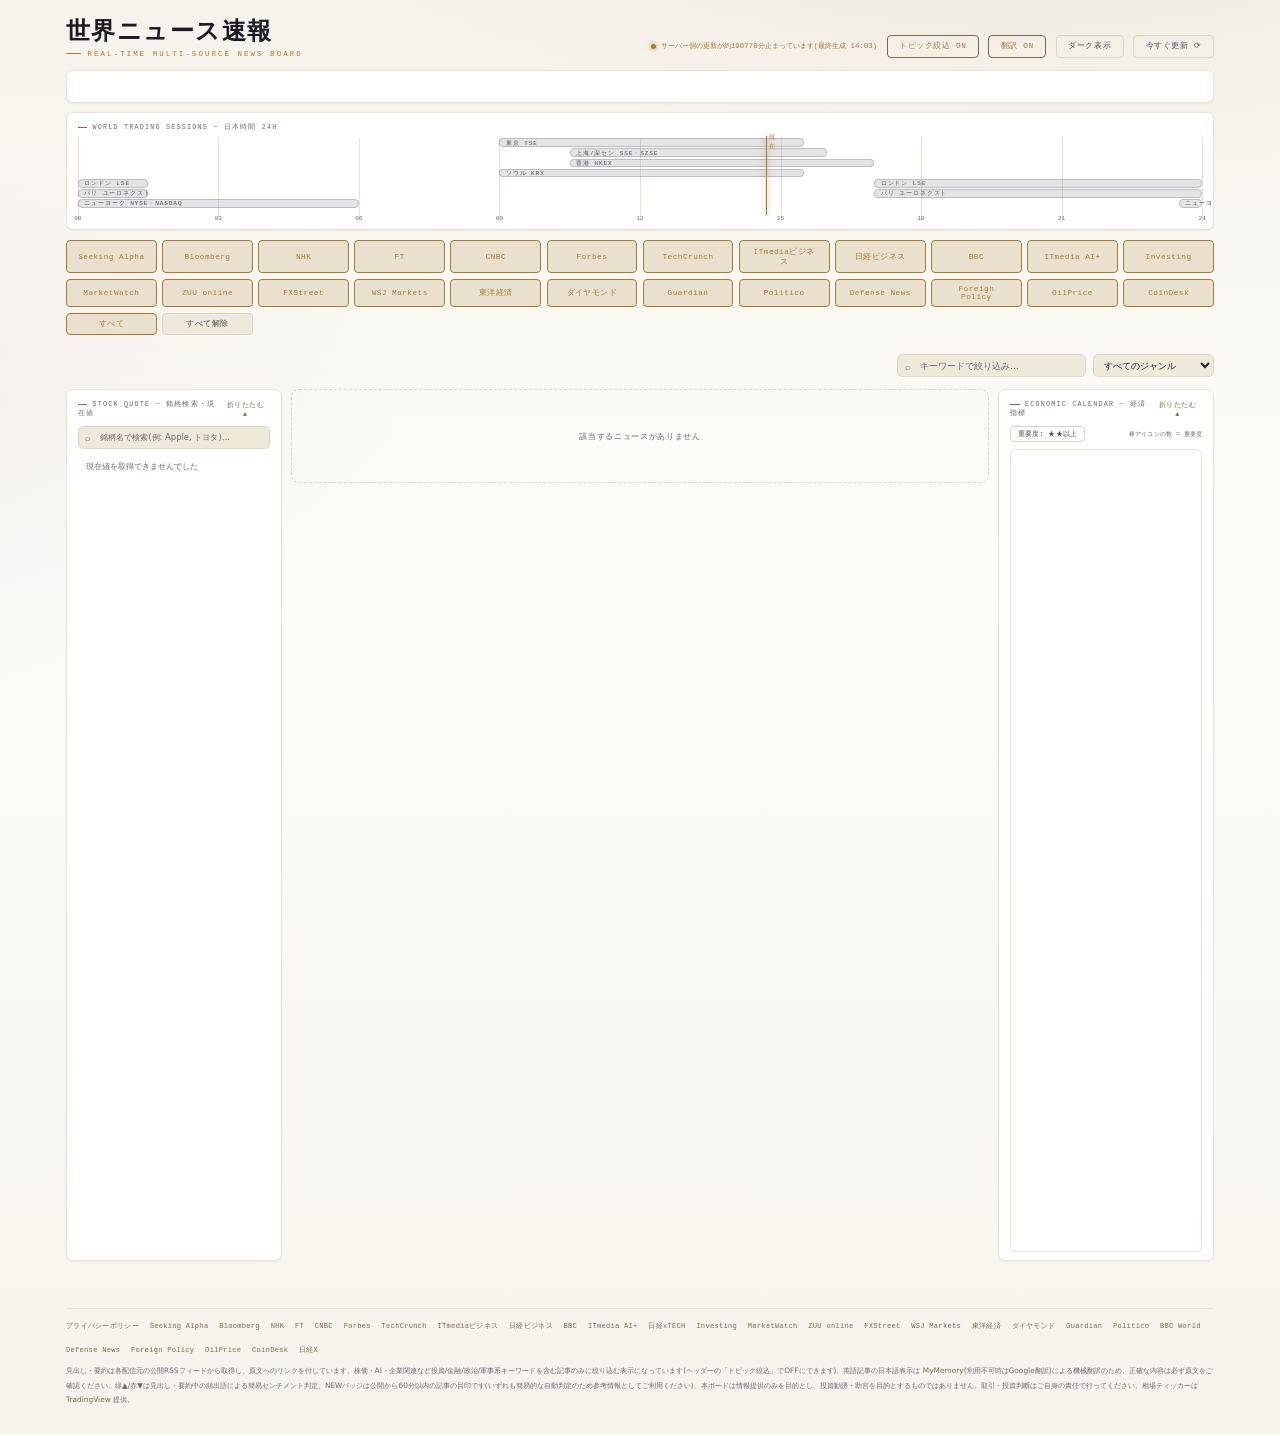
==== index.html @ be50c9fc "Initial commit" ====
<!DOCTYPE html>
<html lang="ja">
<head>
<meta charset="UTF-8">
<meta name="viewport" content="width=device-width, initial-scale=1.0">
<title>世界ニュース速報 — リアルタイム経済ニュースボード</title>
<meta http-equiv="Content-Security-Policy" content="default-src 'none'; script-src 'self' https://s3.tradingview.com 'sha256-yr95MwySUb4ICjHf0STNoRvzfArzm+2xaO2D0ozR1p0='; style-src 'self' https://fonts.googleapis.com 'unsafe-inline'; font-src https://fonts.gstatic.com; img-src 'self'; connect-src 'self' https://api.mymemory.translated.net https://translate.googleapis.com https://*.workers.dev; frame-src https://*.tradingview.com https://*.tradingview-widget.com; manifest-src 'self'; base-uri 'self'; form-action 'self'; object-src 'none'; upgrade-insecure-requests;">
<meta http-equiv="Referrer-Policy" content="strict-origin-when-cross-origin">
<meta name="robots" content="index, follow">
<meta name="description" content="NHK・Financial Times・Bloomberg・ITmediaなど約34の投資/金融専門ソースを集約表示するリアルタイム経済ニュースボード。株価・為替・AI・企業関連ニュースを自動翻訳・トピック絞込・簡易センチメント判定つきで表示します。">
<meta property="og:type" content="website">
<meta property="og:site_name" content="世界ニュース速報">
<meta property="og:locale" content="ja_JP">
<meta property="og:title" content="世界ニュース速報 — リアルタイム経済ニュースボード">
<meta property="og:description" content="約34の投資/金融専門ソースを集約表示するリアルタイム経済ニュースボード。">
<meta property="og:image" content="./icons/icon-512.png">
<meta property="og:image:type" content="image/png">
<meta property="og:image:width" content="512">
<meta property="og:image:height" content="512">
<meta property="og:image:alt" content="世界ニュース速報のアプリアイコン">
<meta name="twitter:card" content="summary">
<meta name="twitter:title" content="世界ニュース速報 — リアルタイム経済ニュースボード">
<meta name="twitter:description" content="約34の投資/金融専門ソースを集約表示するリアルタイム経済ニュースボード。">
<meta name="twitter:image" content="./icons/icon-512.png">
<script src="js/theme-init.js?v=2"></script>
<link rel="preconnect" href="https://fonts.googleapis.com">
<link rel="preconnect" href="https://fonts.gstatic.com" crossorigin>
<link href="https://fonts.googleapis.com/css2?family=Shippori+Mincho:wght@500;700&family=IBM+Plex+Sans+JP:wght@400;500;700&family=IBM+Plex+Mono:wght@400;500;600&display=swap" rel="stylesheet">
<link rel="stylesheet" href="css/style.css?v=54">
<link rel="manifest" href="manifest.webmanifest">
<link rel="icon" href="icons/icon-192.png" type="image/png">
<link rel="apple-touch-icon" href="icons/apple-touch-icon.png">
<meta name="theme-color" content="#0a0d18" id="themeColorMeta">
<script type="application/ld+json">{"@context":"https://schema.org","@type":"WebSite","name":"世界ニュース速報 — リアルタイム経済ニュースボード","alternateName":"世界ニュース速報","description":"NHK・Financial Times・Bloomberg・ITmediaなど約34の投資/金融専門ソースを集約表示するリアルタイム経済ニュースボード。株価・為替・AI・企業関連ニュースを自動翻訳・トピック絞込・簡易センチメント判定つきで表示します。","inLanguage":"ja","publisher":{"@type":"Organization","name":"世界ニュース速報"}}</script>
</head>
<body>

<a class="skip-link" href="#grid">ニュース一覧へスキップ</a>

<div id="scaleWrap">
<header>
  <div class="masthead">
    <h1>世界ニュース速報<span class="sub">REAL-TIME MULTI-SOURCE NEWS BOARD</span></h1>
    <div class="statusbar" id="statusbar">
      <span class="status-info">
        <span class="dot" aria-hidden="true"></span>
        <span id="statusText" role="status" aria-live="polite">読み込み中…</span>
      </span>
      <div class="status-actions">
        <button id="topicBtn" title="株価・AI・企業など金融/ビジネス関連キーワードを含む記事だけに絞り込みます" aria-pressed="true">トピック絞込 ON</button>
        <button id="trBtn" title="英語記事の見出し・要約を日本語へ自動翻訳します" aria-pressed="true">翻訳 ON</button>
        <button id="themeBtn" title="ダークモードとライトモードを切り替えます">ライト表示</button>
        <button id="refreshBtn">今すぐ更新 ⟳</button>
      </div>
    </div>
  </div>
  <div class="tape" id="tape" aria-label="相場ティッカー(為替・株価指数・商品の自動更新表示)"></div>

  <div class="sessions" aria-label="世界の取引セッション">
    <div class="cap"><h2>WORLD TRADING SESSIONS ─ 日本時間 24H</h2><span></span></div>
    <div class="sess-track" id="sessTrack"></div>
  </div>
</header>

<div class="controls">
  <div class="chips" id="chips" role="group" aria-label="配信元フィルター"></div>
  <div class="search-row">
    <div class="searchwrap"><input id="search" type="text" placeholder="キーワードで絞り込み…" aria-label="キーワードで絞り込み"></div>
    <select id="genreSelect" class="genre-select" aria-label="ジャンルで絞り込み" title="株価・戦争・半導体などジャンルで記事を絞り込みます"></select>
  </div>
</div>

<main>
  <aside class="watchlist" aria-label="株価現在値・銘柄検索">
    <div class="cap"><h2>STOCK QUOTE ─ 銘柄検索・現在値</h2><button id="wlBtn">折りたたむ ▲</button></div>
    <div class="wl-searchwrap">
      <input id="wlSearch" type="text" placeholder="銘柄名で検索(例: Apple, トヨタ)…" aria-label="銘柄名で検索" autocomplete="off" role="combobox" aria-expanded="false" aria-controls="wlResults">
      <div class="wl-results" id="wlResults" role="listbox" hidden></div>
    </div>
    <div class="wl-widget" id="wlWidget"></div>
    <div class="wl-pinned" id="wlPinned" aria-label="ピン留め銘柄"></div>
  </aside>
  <h2 class="sr-only">最新ニュース一覧</h2>
  <div class="grid" id="grid"><div class="loading">ニュースを取得しています…</div></div>
  <aside class="calendar" aria-label="経済指標カレンダー">
    <div class="cap"><h2>ECONOMIC CALENDAR ─ 経済指標</h2><button id="calBtn">折りたたむ ▲</button></div>
    <div class="cal-tools">
      <button id="calImpBtn" title="★★★のみ(米雇用統計・CPI・政策金利クラスだけ)と★★以上の表示を切り替えます">重要度: ★★以上</button>
      <span class="cal-note">棒アイコンの数 = 重要度</span>
    </div>
    <div class="cal-widget" id="calWidget"></div>
  </aside>
</main>

<footer>
  <div class="rule">
    <div class="links" id="footLinks"><a href="privacy.html">プライバシーポリシー</a></div>
    見出し・要約は各配信元の公開RSSフィードから取得し、原文へのリンクを付しています。株価・AI・企業関連など投資/金融/政治/軍事系キーワードを含む記事のみに絞り込む表示になっています(ヘッダーの「トピック絞込」でOFFにできます)。英語記事の日本語表示は <a href="https://mymemory.translated.net/" target="_blank" rel="noopener noreferrer">MyMemory</a>(利用不可時はGoogle翻訳)による機械翻訳のため、正確な内容は必ず原文をご確認ください。緑▲/赤▼は見出し・要約中の頻出語による簡易センチメント判定、NEWバッジは公開から60分以内の記事の目印です(いずれも簡易的な自動判定のため参考情報としてご利用ください)。本ボードは情報提供のみを目的とし、投資勧誘・助言を目的とするものではありません。取引・投資判断はご自身の責任で行ってください。相場ティッカーは <a href="https://jp.tradingview.com/" target="_blank" rel="noopener noreferrer">TradingView</a> 提供。
  </div>
</footer>
</div>

<script src="js/scale.js?v=4"></script>
<script src="js/sources.js?v=12"></script>
<script src="js/topic-keywords.js?v=4"></script>
<script src="js/sentiment-keywords.js?v=4"></script>
<script src="js/genre-keywords.js?v=1"></script>
<script src="js/market-sessions.js?v=3"></script>
<script src="js/utils.js?v=9"></script>
<script src="js/theme.js?v=11"></script>
<script src="js/feed.js?v=8"></script>
<script src="js/translate.js?v=11"></script>
<script src="js/topic-filter.js?v=6"></script>
<script src="js/genre-filter.js?v=1"></script>
<script src="js/sentiment.js?v=6"></script>
<script src="js/render.js?v=9"></script>
<script src="js/ticker.js?v=3"></script>
<script src="js/sessions.js?v=3"></script>
<script src="js/calendar.js?v=13"></script>
<script src="js/watchlist.js?v=19"></script>
<script src="js/health.js?v=1"></script>
<script src="js/main.js?v=13"></script>
</body>
</html>
---- css/style.css ----
:root{
  --bg0:#0a0d18; --bg1:#0e1322; --card:#131a2d; --surface:#10162a;
  --line:#222b4a; --line-soft:#1a2138;
  --ink:#e9ecf6; --ink-2:#9aa3c0; --ink-3:#7d859d;
  --gold:#d8b46e; --gold-dim:#96825a; --gold-ink:#191305;
  --red:#e0665f; --green:#5fbf8f;
  --shadow-1:0 1px 2px #00000040;
  --shadow-2:0 10px 30px #00000059, 0 2px 8px #00000040;
  --body-bg:
    radial-gradient(1200px 600px at 80% -10%, #16204014 0%, transparent 60%),
    radial-gradient(900px 500px at -10% 30%, #2a1f3a10 0%, transparent 60%),
    linear-gradient(180deg,var(--bg0),var(--bg1) 40%,var(--bg0));
  --mono:'IBM Plex Mono',ui-monospace,monospace;
  --sans:'IBM Plex Sans JP',system-ui,sans-serif;
  --serif:'Shippori Mincho',serif;
  color-scheme: dark;
}
@media (prefers-color-scheme:light){
  :root:not([data-theme="dark"]){
    --bg0:#f6f3ec; --bg1:#fdfcf9; --card:#ffffff; --surface:#efe9da;
    --line:#ddd6c4; --line-soft:#e9e3d3;
    --ink:#1c1a24; --ink-2:#524d5c; --ink-3:#6a6574;
    --gold:#a97a2e; --gold-dim:#7e6845; --gold-ink:#fdfcf9;
    --red:#c23d36; --green:#237a54;
    --shadow-1:0 1px 2px #4a3b2014;
    --shadow-2:0 10px 30px #4a3b2026, 0 2px 8px #4a3b2014;
    --body-bg:
      radial-gradient(1200px 600px at 80% -10%, #a97a2e14 0%, transparent 60%),
      radial-gradient(900px 500px at -10% 30%, #52334d0d 0%, transparent 60%),
      linear-gradient(180deg,var(--bg0),var(--bg1) 40%,var(--bg0));
    color-scheme: light;
  }
}
:root[data-theme="light"]{
  --bg0:#f6f3ec; --bg1:#fdfcf9; --card:#ffffff; --surface:#efe9da;
  --line:#ddd6c4; --line-soft:#e9e3d3;
  --ink:#1c1a24; --ink-2:#524d5c; --ink-3:#6a6574;
  --gold:#a97a2e; --gold-dim:#7e6845; --gold-ink:#fdfcf9;
  --red:#c23d36; --green:#237a54;
  --shadow-1:0 1px 2px #4a3b2014;
  --shadow-2:0 10px 30px #4a3b2026, 0 2px 8px #4a3b2014;
  --body-bg:
    radial-gradient(1200px 600px at 80% -10%, #a97a2e14 0%, transparent 60%),
    radial-gradient(900px 500px at -10% 30%, #52334d0d 0%, transparent 60%),
    linear-gradient(180deg,var(--bg0),var(--bg1) 40%,var(--bg0));
  color-scheme: light;
}
@media (prefers-color-scheme:light){
  :root:not([data-theme="dark"]) .new-badge,
  :root:not([data-theme="dark"]) .skip-link{ background:color-mix(in srgb, var(--gold) 80%, black); }
}
:root[data-theme="light"] .new-badge,
:root[data-theme="light"] .skip-link{ background:color-mix(in srgb, var(--gold) 80%, black); }

*{box-sizing:border-box;margin:0;padding:0}
html{scroll-behavior:smooth; overflow-x:hidden; scrollbar-width:thin; scrollbar-color:var(--line) transparent}
body{
  background:var(--body-bg);
  color:var(--ink); font-family:var(--sans); min-height:100vh;
  font-feature-settings:'palt';
  -webkit-font-smoothing:antialiased;
  transition:background-color .2s, color .2s;
}
::selection{background:var(--gold); color:var(--gold-ink)}
::-webkit-scrollbar{width:10px; height:10px}
::-webkit-scrollbar-track{background:transparent}
::-webkit-scrollbar-thumb{background:var(--line); border-radius:8px; border:2px solid var(--bg0)}
::-webkit-scrollbar-thumb:hover{background:var(--gold-dim)}
button:focus-visible, a:focus-visible, input:focus-visible{
  outline:2px solid var(--gold); outline-offset:2px; border-radius:6px;
}

.skip-link{
  position:absolute; top:-100px; left:12px; z-index:1000;
  background:var(--gold); color:var(--gold-ink); font-family:var(--mono); font-size:12px;
  padding:10px 16px; border-radius:0 0 8px 8px; text-decoration:none; transition:top .15s;
}
.skip-link:focus{top:0;}

.sr-only{
  position:absolute; width:1px; height:1px; overflow:hidden;
  clip:rect(0,0,0,0); white-space:nowrap; border:0; padding:0; margin:-1px;
}

header{padding:26px clamp(16px,4vw,48px) 0; max-width:1800px; margin:0 auto;}
.masthead{display:flex; align-items:flex-end; justify-content:space-between; gap:20px; flex-wrap:wrap;}
h1{font-family:var(--serif); font-weight:700; font-size:clamp(24px,3.2vw,36px); letter-spacing:.06em; line-height:1.1;}
h1 .sub{
  display:flex; align-items:center; gap:10px;
  font-family:var(--mono); font-weight:400; font-size:11px; letter-spacing:.28em;
  color:var(--gold); margin-top:8px; text-transform:uppercase;
}
h1 .sub::before{content:''; width:22px; height:1px; background:var(--gold); flex-shrink:0;}

.statusbar{display:flex; align-items:center; gap:14px; font-family:var(--mono); font-size:11px; color:var(--ink-3);}
.status-info{display:flex; align-items:center; gap:8px;}
.status-actions{display:flex; align-items:center; gap:14px;}
.statusbar .dot{width:7px; height:7px; border-radius:99px; background:var(--ink-3); flex-shrink:0;}
.statusbar.live .dot{background:var(--green); box-shadow:0 0 8px var(--green); animation:pulse 2.2s infinite;}
.statusbar.loading .dot{background:var(--red); box-shadow:0 0 8px var(--red); animation:pulse 1s infinite;}
.statusbar.err .dot{background:var(--gold); box-shadow:0 0 8px var(--gold);}
.statusbar.stale .dot{background:var(--gold); box-shadow:0 0 8px var(--gold); animation:pulse 1.6s infinite;}
.statusbar.stale{color:var(--gold);}
.statusbar.offline .dot{background:var(--ink-3);}
@keyframes pulse{0%,100%{opacity:1}50%{opacity:.35}}

.health-banner{
  max-width:1800px; margin:10px auto 0; padding:10px clamp(16px,4vw,48px);
  font-family:var(--mono); font-size:11px; color:var(--gold);
  background:color-mix(in srgb, var(--gold) 10%, transparent);
  border-top:1px solid color-mix(in srgb, var(--gold) 40%, transparent);
  border-bottom:1px solid color-mix(in srgb, var(--gold) 40%, transparent);
}

#refreshBtn,#trBtn,#topicBtn,#themeBtn{
  background:none; border:1px solid var(--line); border-radius:6px;
  color:var(--ink-2); font-family:var(--mono); font-size:11.5px;
  padding:8px 17px; cursor:pointer; letter-spacing:.08em;
  transition:color .15s, border-color .15s, background-color .15s, transform .1s;
}
#refreshBtn:hover,#trBtn:hover,#topicBtn:hover,#themeBtn:hover{
  color:var(--gold); border-color:var(--gold-dim);
  background:color-mix(in srgb, var(--gold) 7%, transparent);
}
#refreshBtn:active,#trBtn:active,#topicBtn:active,#themeBtn:active{transform:translateY(1px);}
#refreshBtn:disabled{opacity:.5; cursor:default; transform:none;}
#trBtn,#topicBtn{color:var(--gold); border-color:var(--gold-dim);}
#trBtn.off,#topicBtn.off{color:var(--ink-3); border-color:var(--line);}

.tape{
  margin:18px 0 0; border:1px solid var(--line-soft); border-radius:10px;
  overflow:hidden; background:var(--card); box-shadow:var(--shadow-1);
  transition:background-color .2s, border-color .2s, opacity .25s;
}
.tape.tape-loading{opacity:.35;}
.tape .tradingview-widget-container{height:46px;}

.sessions{
  margin:14px 0 0; border:1px solid var(--line-soft); border-radius:10px;
  background:var(--card); padding:14px 16px 12px; position:relative; overflow:hidden;
  box-shadow:var(--shadow-1);
  transition:background-color .2s, border-color .2s;
}
.sessions .cap{display:flex; justify-content:space-between; font-family:var(--mono); font-size:10px; letter-spacing:.18em; color:var(--ink-3); margin-bottom:10px;}
.cap h2{font:inherit; letter-spacing:inherit; color:inherit;}
.sessions .cap h2::before, .calendar .cap h2::before, .watchlist .cap h2::before{
  content:''; display:inline-block; width:14px; height:1px;
  background:var(--gold-dim); margin-right:8px; vertical-align:middle;
}
.sess-track{position:relative; height:122px;}
.hourgrid span{position:absolute; top:0; bottom:0; width:1px; background:var(--line-soft);}
.hourgrid label{position:absolute; bottom:-2px; transform:translateX(-50%); font-family:var(--mono); font-size:9px; color:var(--ink-3);}
.sess-row{position:absolute; left:0; right:0; height:13px;}
.sess-bar{
  position:absolute; height:100%; border-radius:99px;
  background:color-mix(in srgb, var(--ink-3) 18%, transparent);
  border:1px solid color-mix(in srgb, var(--ink-3) 32%, transparent);
}
.sess-bar.live{
  background:linear-gradient(90deg, var(--gold-dim), var(--gold));
  border-color:var(--gold-dim);
  box-shadow:0 0 12px color-mix(in srgb, var(--gold) 30%, transparent);
}
.sess-bar b{
  position:absolute; left:8px; top:50%; transform:translateY(-50%);
  font-family:var(--mono); font-weight:500; font-size:9px; letter-spacing:.15em;
  color:var(--ink-2); white-space:nowrap;
}
.sess-bar.live b{color:var(--gold-ink); font-weight:600;}
.now-cursor{position:absolute; top:-4px; bottom:8px; width:1px; background:var(--gold); box-shadow:0 0 10px var(--gold);}
.now-cursor::after{content:'現在'; position:absolute; top:-4px; left:5px; font-family:var(--mono); font-size:9px; letter-spacing:.15em; color:var(--gold);}

.calendar, .watchlist{
  width:320px; flex-shrink:0; position:sticky; top:14px;
  border:1px solid var(--line-soft); border-radius:10px;
  background:var(--card); padding:14px 16px 12px; box-shadow:var(--shadow-1);
  transition:background-color .2s, border-color .2s;
  display:flex; flex-direction:column; height:var(--panel-height, calc(100vh - 28px));
}
.calendar:has(.cal-widget:empty), .watchlist:has(.wl-widget:empty){height:auto;}
.calendar .cap, .watchlist .cap{
  display:flex; justify-content:space-between; align-items:center;
  font-family:var(--mono); font-size:10px; letter-spacing:.18em; color:var(--ink-3);
}
.calendar .cap button, .watchlist .cap button{
  background:none; border:none; color:var(--gold-dim); cursor:pointer;
  font-family:var(--mono); font-size:10px; letter-spacing:.08em; padding:2px 4px;
  transition:color .15s;
}
.calendar .cap button:hover, .watchlist .cap button:hover{color:var(--gold);}

.wl-searchwrap{margin-top:10px; position:relative;}
.wl-searchwrap::before{
  content:'⌕'; position:absolute; left:11px; top:50%; transform:translateY(-50%);
  color:var(--ink-3); font-size:14px; pointer-events:none;
}
#wlSearch{
  width:100%; background:var(--surface); border:1px solid var(--line); border-radius:8px;
  color:var(--ink); font-family:var(--sans); font-size:12.5px;
  padding:8px 12px 8px 32px;
  transition:background-color .2s, border-color .15s, box-shadow .15s;
}
#wlSearch::placeholder{color:var(--ink-3);}
#wlSearch:focus{
  outline:none; border-color:var(--gold-dim);
  box-shadow:0 0 0 3px color-mix(in srgb, var(--gold) 15%, transparent);
}
.wl-results{
  position:absolute; top:calc(100% + 4px); left:0; right:0; z-index:5;
  max-height:280px; overflow-y:auto;
  background:var(--card); border:1px solid var(--line-soft); border-radius:8px;
  box-shadow:var(--shadow-2);
}
.wl-result{
  appearance:none; -webkit-appearance:none; width:100%;
  display:flex; align-items:center; justify-content:space-between; gap:8px;
  background:none; border:none; border-bottom:1px solid var(--line-soft);
  padding:9px 12px; cursor:pointer; text-align:left; font:inherit;
  color:var(--ink-2); transition:background-color .15s, color .15s;
}
.wl-result:last-child{border-bottom:none;}
.wl-result:hover{background:color-mix(in srgb, var(--gold) 8%, transparent); color:var(--ink);}
.wl-result-name{font-size:12px; overflow:hidden; text-overflow:ellipsis; white-space:nowrap;}
.wl-result-sym{font-family:var(--mono); font-size:10px; color:var(--ink-3); flex-shrink:0;}
.wl-result-note{padding:10px 12px; font-size:11.5px; color:var(--ink-3);}

.cal-tools{display:flex; align-items:center; justify-content:space-between; gap:8px; margin-top:10px; flex-wrap:wrap;}
#calImpBtn{
  background:none; border:1px solid var(--line); border-radius:6px;
  color:var(--ink-2); font-family:var(--mono); font-size:10px; letter-spacing:.04em;
  padding:4px 10px; cursor:pointer; transition:color .15s, border-color .15s, background-color .15s;
}
#calImpBtn:hover{color:var(--gold); border-color:var(--gold-dim);}
#calImpBtn.on{color:var(--gold); border-color:var(--gold); background:color-mix(in srgb, var(--gold) 14%, transparent);}
.cal-note{font-family:var(--mono); font-size:9.5px; color:var(--ink-3); letter-spacing:.02em;}

.cal-widget{
  margin-top:10px; flex:1; height:auto; min-height:0; overflow:hidden; border-radius:8px; border:1px solid var(--line-soft);
  overscroll-behavior:contain; touch-action:pan-y;
}
.cal-widget:empty{display:none;}
.cal-widget .tradingview-widget-container{height:100%;}
.wl-widget{margin-top:10px;}
.wl-widget:empty{margin-top:0;}

.wl-quote{
  border:1px solid var(--line-soft); border-radius:8px; background:var(--surface);
  padding:14px 16px; display:flex; flex-direction:column; gap:10px;
}
.wl-quote-header{display:flex; align-items:center; gap:10px;}
.wl-quote-namewrap{min-width:0; flex:1;}
.wl-quote-name{
  font-size:13px; color:var(--ink); font-weight:500;
  overflow:hidden; text-overflow:ellipsis; white-space:nowrap;
}
.wl-quote-sym{font-family:var(--mono); font-size:10px; color:var(--ink-3); letter-spacing:.04em;}
.wl-pin-btn{
  appearance:none; -webkit-appearance:none; flex-shrink:0;
  background:none; border:1px solid var(--line); border-radius:6px;
  width:30px; height:30px; font-size:14px; line-height:1; cursor:pointer;
  color:var(--ink-3); transition:color .15s, border-color .15s, transform .1s;
}
.wl-pin-btn:hover{color:var(--gold); border-color:var(--gold-dim);}
.wl-pin-btn:active{transform:translateY(1px);}
.wl-pin-btn.on{color:var(--gold); border-color:var(--gold-dim);}
.wl-quote-price{font-family:var(--mono); font-size:26px; font-weight:600; color:var(--ink); line-height:1.1;}
.wl-quote-change{font-size:12.5px; font-weight:500;}
.wl-quote-change.pos{color:var(--green);}
.wl-quote-change.neg{color:var(--red);}
.wl-quote-range{display:flex; align-items:center; gap:8px;}
.wl-quote-range-label{font-family:var(--mono); font-size:9.5px; color:var(--ink-3); flex-shrink:0;}
.wl-quote-range-track{
  position:relative; flex:1; height:4px; border-radius:99px;
  background:color-mix(in srgb, var(--ink-3) 25%, transparent);
}
.wl-quote-range-marker{
  position:absolute; top:50%; width:9px; height:9px; border-radius:99px;
  background:var(--gold); box-shadow:0 0 6px color-mix(in srgb, var(--gold) 50%, transparent);
  transform:translate(-50%, -50%);
}
.wl-quote-grid{display:grid; grid-template-columns:1fr 1fr; gap:8px 12px; padding-top:2px; border-top:1px solid var(--line-soft);}
.wl-quote-cell{display:flex; flex-direction:column; gap:2px; padding-top:8px;}
.wl-quote-cell-label{font-family:var(--mono); font-size:9.5px; color:var(--ink-3); letter-spacing:.04em;}
.wl-quote-cell-value{font-family:var(--mono); font-size:12px; color:var(--ink-2);}
.wl-quote-updated{font-family:var(--mono); font-size:9.5px; color:var(--ink-3); text-align:right;}

.wl-pinned{display:flex; flex-direction:column; gap:6px; margin-top:10px;}
.wl-pinned:empty{display:none;}
.wl-pinned-row{
  appearance:none; -webkit-appearance:none; width:100%;
  display:flex; align-items:center; gap:8px;
  background:var(--surface); border:1px solid var(--line-soft); border-radius:8px;
  padding:8px 10px; cursor:pointer; text-align:left; font:inherit;
  color:var(--ink-2); transition:border-color .15s, background-color .15s;
}
.wl-pinned-row:hover{border-color:var(--gold-dim);}
.wl-pinned-row.active{border-color:var(--gold); background:color-mix(in srgb, var(--gold) 8%, var(--surface));}
.wl-pinned-name{
  flex:1; min-width:0; font-size:11.5px; color:var(--ink);
  overflow:hidden; text-overflow:ellipsis; white-space:nowrap;
}
.wl-pinned-price{font-family:var(--mono); font-size:11px; color:var(--ink-2); flex-shrink:0;}
.wl-pinned-change{font-family:var(--mono); font-size:10px; flex-shrink:0; min-width:52px; text-align:right;}
.wl-pinned-change.pos{color:var(--green);}
.wl-pinned-change.neg{color:var(--red);}

.controls{
  max-width:1800px; margin:16px auto 0; padding:0 clamp(16px,4vw,48px);
  display:flex; flex-direction:column; gap:28px;
}
.chips{display:grid; grid-template-columns:repeat(12, 1fr); gap:8px;}
.chip{
  appearance:none; -webkit-appearance:none; -moz-appearance:none;
  font:inherit; line-height:normal;
  font-family:var(--mono); font-size:11.5px; letter-spacing:.06em;
  padding:8px 16px; border-radius:6px; border:1px solid var(--line);
  color:var(--ink-2); cursor:pointer; background:var(--surface); user-select:none;
  text-align:center; white-space:normal;
  transition:border-color .15s, color .15s, background-color .2s, transform .1s;
}
.chip:hover{border-color:var(--gold-dim); color:var(--ink);}
.chip:active{transform:translateY(1px);}
.chip.on{
  border-color:var(--gold); color:var(--gold); font-weight:500;
  background:color-mix(in srgb, var(--gold) 16%, var(--bg0));
}
.search-row{align-self:flex-end; display:flex; align-items:center; gap:10px;}
.searchwrap{position:relative;}
.searchwrap::before{
  content:'⌕'; position:absolute; left:11px; top:50%; transform:translateY(-50%);
  color:var(--ink-3); font-size:14px; pointer-events:none;
}
#search{
  background:var(--surface); border:1px solid var(--line); border-radius:8px;
  color:var(--ink); font-family:var(--sans); font-size:13px;
  padding:8px 12px 8px 32px; width:280px;
  transition:background-color .2s, border-color .15s, width .25s ease, box-shadow .15s;
}
#search::placeholder{color:var(--ink-3);}
#search:focus{
  outline:none; border-color:var(--gold-dim); width:320px;
  box-shadow:0 0 0 3px color-mix(in srgb, var(--gold) 15%, transparent);
}
.genre-select{
  background:var(--surface); border:1px solid var(--line); border-radius:8px;
  color:var(--ink); font-family:var(--sans); font-size:13px;
  padding:8px 32px 8px 12px; cursor:pointer; max-width:180px;
  transition:background-color .2s, border-color .15s, box-shadow .15s;
}
.genre-select:hover{border-color:var(--gold-dim);}
.genre-select:focus{
  outline:none; border-color:var(--gold-dim);
  box-shadow:0 0 0 3px color-mix(in srgb, var(--gold) 15%, transparent);
}

main{
  max-width:1800px; margin:0 auto; padding:18px clamp(16px,4vw,48px) 60px;
  display:flex; gap:14px; align-items:flex-start;
}
.grid{flex:1; min-width:0; display:grid; grid-template-columns:repeat(auto-fill,minmax(320px,1fr)); gap:13px;}

.card{
  --src:var(--gold);
  position:relative; overflow:hidden;
  background:var(--card); border:1px solid var(--line-soft); border-radius:12px;
  padding:14px 16px 15px; display:flex; flex-direction:column; gap:9px;
  text-decoration:none; color:inherit; box-shadow:var(--shadow-1);
  transition:transform .16s ease, border-color .2s, box-shadow .2s, background-color .2s;
}
.card::before{
  content:''; position:absolute; top:0; left:0; right:0; height:2px;
  background:linear-gradient(90deg, var(--src), transparent 70%);
  opacity:0; transition:opacity .2s;
}
.card:hover{transform:translateY(-2px); border-color:var(--gold-dim); box-shadow:var(--shadow-2);}
.card:hover::before{opacity:.9;}

.card.is-new{animation:card-enter .5s cubic-bezier(.22,.7,.35,1) both;}
@keyframes card-enter{
  from{opacity:0; transform:translateY(8px) scale(.985);}
  to{opacity:1; transform:translateY(0) scale(1);}
}

.card .meta{display:flex; align-items:center; justify-content:space-between; gap:8px;}
.meta-left{display:flex; align-items:center; gap:6px; min-width:0;}
.meta-right{display:flex; align-items:center; gap:7px; flex-shrink:0;}

.src-badge{
  --src-ink:var(--src);
  font-family:var(--mono); font-size:9.5px; letter-spacing:.1em;
  padding:3px 9px; border-radius:99px; white-space:nowrap;
  color:var(--src-ink);
  border:1px solid color-mix(in srgb, var(--src) 42%, transparent);
  background:color-mix(in srgb, var(--src) 9%, transparent);
}
@media (prefers-color-scheme:light){
  :root:not([data-theme="dark"]) .src-badge{--src-ink:color-mix(in srgb, var(--src) 60%, black);}
}
:root[data-theme="light"] .src-badge{--src-ink:color-mix(in srgb, var(--src) 60%, black);}
.src-badge .genre{opacity:.8; margin-left:6px; padding-left:7px; border-left:1px solid currentColor;}

.new-badge{
  font-family:var(--mono); font-size:9px; letter-spacing:.06em; font-weight:600;
  color:var(--gold-ink); background:var(--gold); padding:2px 7px; border-radius:99px;
  white-space:nowrap; box-shadow:0 0 10px color-mix(in srgb, var(--gold) 35%, transparent);
}
.sentiment{font-size:12px; line-height:1; white-space:nowrap;}
.sentiment.pos{color:var(--green);}
.sentiment.neg{color:var(--red);}
.card time{font-family:var(--mono); font-size:10.5px; color:var(--ink-3); white-space:nowrap;}

.card h3{font-size:15px; font-weight:500; line-height:1.55; color:var(--ink); transition:color .15s;}
.card:hover h3{color:color-mix(in srgb, var(--gold) 25%, var(--ink));}
.card .orig{
  font-size:10.5px; color:var(--ink-3); line-height:1.5;
  display:-webkit-box; -webkit-line-clamp:1; line-clamp:1; -webkit-box-orient:vertical; overflow:hidden;
}
.card p{
  font-size:12.5px; color:var(--ink-2); line-height:1.65;
  display:-webkit-box; -webkit-line-clamp:3; line-clamp:3; -webkit-box-orient:vertical; overflow:hidden;
}
.card .lang{font-family:var(--mono); font-size:9px; color:var(--ink-3); letter-spacing:.1em; margin-top:auto;}

#grid .empty, #grid .loading{
  grid-column:1/-1; text-align:center; padding:60px 20px;
  color:var(--ink-3); font-family:var(--mono); font-size:12px; letter-spacing:.08em;
  border:1px dashed var(--line); border-radius:12px;
}

footer{max-width:1800px; margin:0 auto; padding:10px clamp(16px,4vw,48px) 40px; font-size:11px; color:var(--ink-3); line-height:1.9;}
footer .rule{border-top:1px solid var(--line-soft); padding-top:16px;}
footer a{color:var(--gold-dim); text-decoration:none; transition:color .15s;}
footer a:hover{color:var(--gold); text-decoration:underline; text-underline-offset:3px;}
footer .links{display:flex; gap:16px; flex-wrap:wrap; margin-bottom:10px; font-family:var(--mono); font-size:10.5px; letter-spacing:.04em;}

#scaleWrap{width:1900px;}

@media (max-width:640px){
  #scaleWrap{width:100%;}
  header, .controls, main, footer{max-width:100%; padding-left:14px; padding-right:14px;}
  .masthead{flex-direction:column; align-items:flex-start; gap:10px;}
  .statusbar{flex-direction:column; align-items:flex-start; gap:10px; width:100%;}
  .status-actions{display:grid; grid-template-columns:repeat(2,1fr); gap:8px; width:100%;}
  #refreshBtn,#trBtn,#topicBtn,#themeBtn{
    padding:8px 10px; font-size:10px; text-align:center; min-width:0; white-space:normal; line-height:1.3;
    min-height:44px; display:flex; align-items:center; justify-content:center;
  }
  .chips{width:100%; grid-template-columns:repeat(auto-fill, minmax(102px,1fr));}
  .chip{padding:10px 10px;}
  .search-row{align-self:stretch; width:100%; flex-direction:column; gap:8px;}
  .searchwrap{width:100%;}
  #search{width:100%; padding-top:11px; padding-bottom:11px;}
  #search:focus{width:100%;}
  .genre-select{width:100%; max-width:100%; min-height:44px;}
  #calImpBtn{padding:8px 12px;}
  main{flex-direction:column;}
  .calendar, .watchlist{position:static; width:100%; height:auto;}
  .cal-widget{flex:none; height:300px;}
  .cal-note{display:none;}
  .grid{grid-template-columns:1fr;}
}

@media (prefers-reduced-motion:reduce){ *{animation:none!important; transition:none!important} }
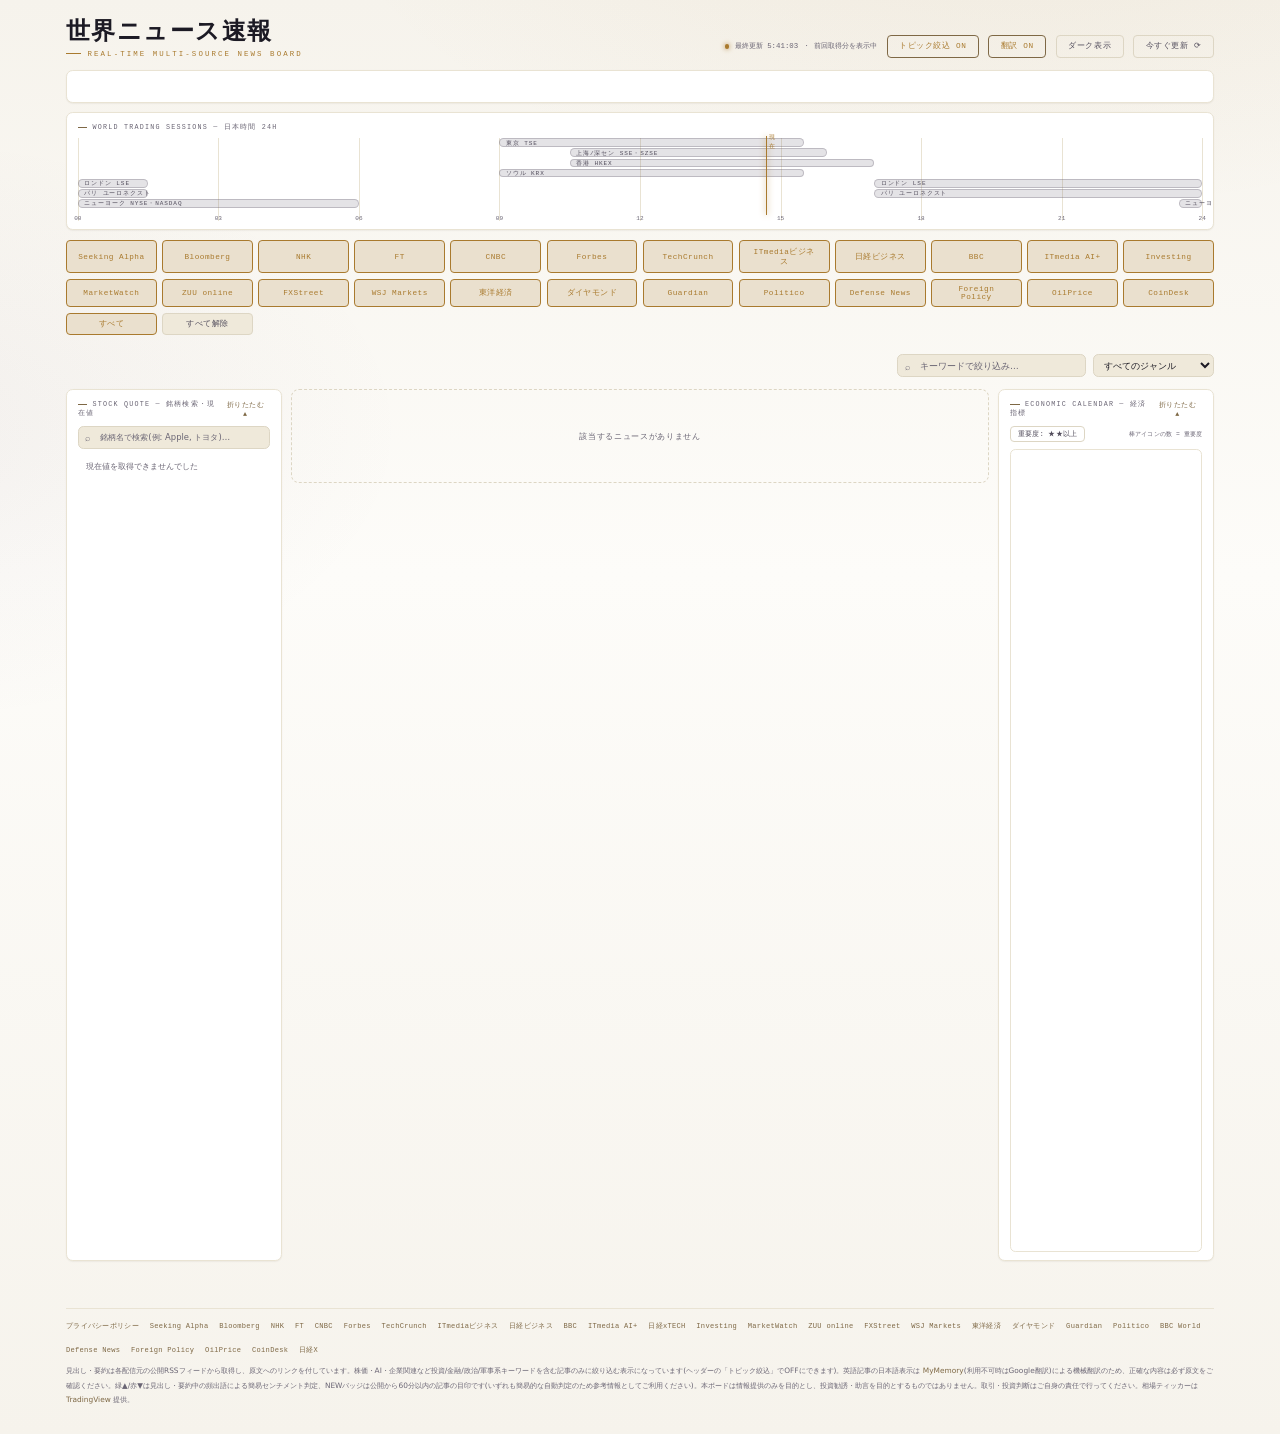
==== commit fb3411d5: "SNSやDiscordの共有プレビューに説明とアイコンを表示する Co-Authored-By: Claude Opus 5.5 <noreply@anthropic.com>" ====
--- a/index.html
+++ b/index.html
@@ -13,7 +13,7 @@
 <meta property="og:locale" content="ja_JP">
 <meta property="og:title" content="世界ニュース速報 — リアルタイム経済ニュースボード">
 <meta property="og:description" content="約34の投資/金融専門ソースを集約表示するリアルタイム経済ニュースボード。">
-<meta property="og:image" content="./icons/icon-512.png">
+<meta property="og:image" content="https://realtime-news-board.pages.dev/icons/icon-512.png">
 <meta property="og:image:type" content="image/png">
 <meta property="og:image:width" content="512">
 <meta property="og:image:height" content="512">
@@ -21,7 +21,7 @@
 <meta name="twitter:card" content="summary">
 <meta name="twitter:title" content="世界ニュース速報 — リアルタイム経済ニュースボード">
 <meta name="twitter:description" content="約34の投資/金融専門ソースを集約表示するリアルタイム経済ニュースボード。">
-<meta name="twitter:image" content="./icons/icon-512.png">
+<meta name="twitter:image" content="https://realtime-news-board.pages.dev/icons/icon-512.png">
 <script src="js/theme-init.js?v=2"></script>
 <link rel="preconnect" href="https://fonts.googleapis.com">
 <link rel="preconnect" href="https://fonts.gstatic.com" crossorigin>
